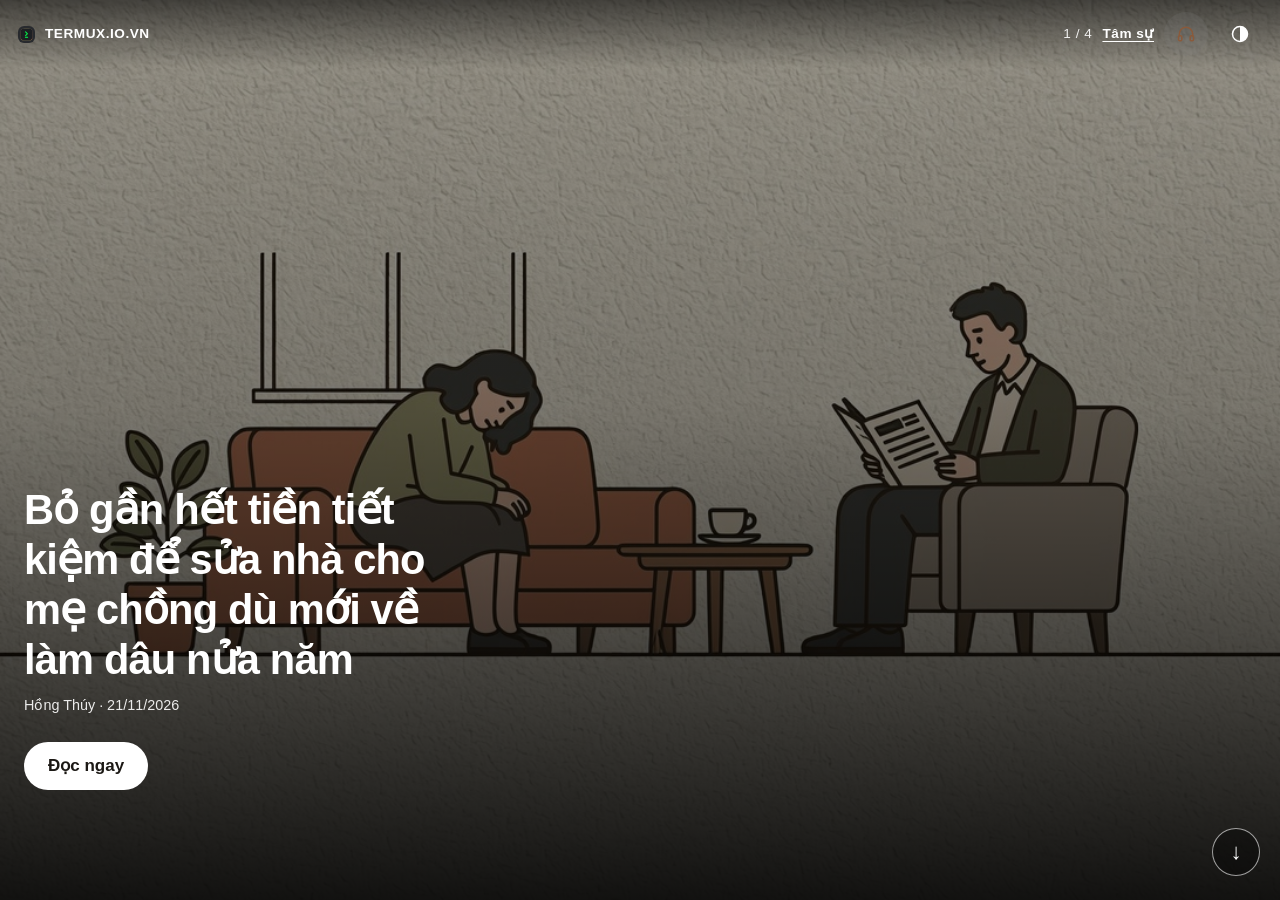
==== index.html @ 453e8b74 "fix: preserve listen gesture semantics and add SPA browser check" ====
<!doctype html>
<html lang="vi">
<head>
<meta charset="utf-8">
<script>
try { var t = localStorage.getItem('blog-theme'); document.documentElement.dataset.theme = (t === 'light' || t === 'dark' || t === 'auto') ? t : 'auto'; }
catch (error) { document.documentElement.dataset.theme = 'auto'; }
</script>
<meta name="viewport" content="width=device-width, initial-scale=1">
<meta name="description" content="Đọc truyện tâm sự đời thường của người Việt — tình yêu, hôn nhân, gia đình — dưới dạng thẻ dễ đọc trên điện thoại.">
<link rel="icon" href="favicon.ico">
<link rel="icon" href="assets/logo.png?v=603dcc56" type="image/png">
<meta property="og:image" content="https://termux.io.vn/assets/logo.png">
<title>Truyện</title>
<link rel="stylesheet" href="assets/style.css?v=603dcc56">
</head>
<body class="home-picker">

<main>
  <h1 class="sr-only">Truyện</h1>
  <div class="feed-topbar">
    <div class="feed-left"><img class="brand-mark" src="assets/logo.png?v=603dcc56" alt=""><span class="feed-brand">Termux.io.vn</span></div>
    <div class="feed-right"><span class="feed-count">1 / 4</span><a class="feed-link" href="tam-su/">Tâm sự</a>
<button class="listen-toggle" type="button" aria-label="Chế độ: Nghe" aria-pressed="false">
  <svg class="listen-icon" viewBox="0 0 24 24" fill="none" stroke="currentColor" stroke-width="1.8" stroke-linecap="round" stroke-linejoin="round" aria-hidden="true"><path d="M4 14v-2a8 8 0 0 1 16 0v2"/><rect x="3" y="14" width="4" height="6" rx="1.5"/><rect x="17" y="14" width="4" height="6" rx="1.5"/></svg>
</button>
<button class="theme-toggle" type="button" aria-label="Chế độ: Tự động">
  <svg class="theme-icon" data-mode="light" viewBox="0 0 24 24" fill="none" stroke="currentColor" stroke-width="1.8" stroke-linecap="round" aria-hidden="true"><circle cx="12" cy="12" r="4"/><path d="M12 2v2M12 20v2M2 12h2M20 12h2M4.9 4.9l1.4 1.4M17.7 17.7l1.4 1.4M19.1 4.9l-1.4 1.4M6.3 17.7l-1.4 1.4"/></svg>
  <svg class="theme-icon" data-mode="dark" viewBox="0 0 24 24" fill="none" stroke="currentColor" stroke-width="1.8" stroke-linecap="round" stroke-linejoin="round" aria-hidden="true"><path d="M20 15.5A8.5 8.5 0 0 1 8.5 4a8.5 8.5 0 1 0 11.5 11.5z"/></svg>
  <svg class="theme-icon" data-mode="auto" viewBox="0 0 24 24" fill="none" stroke="currentColor" stroke-width="1.8" aria-hidden="true"><circle cx="12" cy="12" r="9"/><path d="M12 3a9 9 0 0 1 0 18z" fill="currentColor" stroke="none"/></svg>
</button>
    </div>
  </div>
  <div class="cover-feed">
    <section class="cover-slide">
      <img class="cover-image" src="assets/img/bo-gan-het-tien-tiet-kiem-e-sua-nha-cho-me-chong-du-moi-ve-l/2.jpeg" alt="">
      <div class="cover-shade"></div>
      <div class="cover-content">
        <h2 class="cover-title">Bỏ gần hết tiền tiết kiệm để sửa nhà cho mẹ chồng dù mới về làm dâu nửa năm</h2>
        <p class="cover-meta">Hồng Thúy · 21/11/2026</p>
        <a class="cover-read" aria-label="Đọc: Bỏ gần hết tiền tiết kiệm để sửa nhà cho mẹ chồng dù mới về làm dâu nửa năm" href="posts/bo-gan-het-tien-tiet-kiem-e-sua-nha-cho-me-chong-du-moi-ve-l/">Đọc ngay</a>
      </div>
    </section>
    <section class="cover-slide">
      <img class="cover-image" src="assets/img/toi-rung-ong-voi-co-gai-khac-khi-sap-cuoi-nguoi-yeu-17-nam/2.jpeg" alt="">
      <div class="cover-shade"></div>
      <div class="cover-content">
        <h2 class="cover-title">Tôi rung động với cô gái khác khi sắp cưới người yêu 17 năm</h2>
        <p class="cover-meta">Tiến Sơn · 21/11/2026</p>
        <a class="cover-read" aria-label="Đọc: Tôi rung động với cô gái khác khi sắp cưới người yêu 17 năm" href="posts/toi-rung-ong-voi-co-gai-khac-khi-sap-cuoi-nguoi-yeu-17-nam/">Đọc ngay</a>
      </div>
    </section>
    <section class="cover-slide">
      <img class="cover-image" src="assets/img/ngheo-nen-toi-chang-dam-yeu-ai/2.webp" alt="">
      <div class="cover-shade"></div>
      <div class="cover-content">
        <h2 class="cover-title">Nghèo nên tôi chẳng dám yêu ai</h2>
        <p class="cover-meta">Khắc Huấn · 20/11/2026</p>
        <a class="cover-read" aria-label="Đọc: Nghèo nên tôi chẳng dám yêu ai" href="posts/ngheo-nen-toi-chang-dam-yeu-ai/">Đọc ngay</a>
      </div>
    </section>
    <section class="cover-slide">
      <img class="cover-image" src="assets/img/anh-trao-chia-khoa-can-nha-cho-toi-sau-khi-vo-thue-nha-va-la/2.webp" alt="">
      <div class="cover-shade"></div>
      <div class="cover-content">
        <h2 class="cover-title">Anh trao chìa khóa căn nhà cho tôi sau khi &#39;vờ&#39; thuê nhà và làm xe ôm</h2>
        <p class="cover-meta">Hà Thư · 20/11/2026</p>
        <a class="cover-read" aria-label="Đọc: Anh trao chìa khóa căn nhà cho tôi sau khi &#39;vờ&#39; thuê nhà và làm xe ôm" href="posts/anh-trao-chia-khoa-can-nha-cho-toi-sau-khi-vo-thue-nha-va-la/">Đọc ngay</a>
      </div>
    </section>
  </div>
  <button class="feed-next" aria-label="Truyện tiếp" type="button">↓</button>
</main>

<script src="assets/theme.js?v=603dcc56" defer></script>
<script src="assets/reader.js?v=603dcc56" defer></script>
<script src="assets/home.js?v=603dcc56" defer></script>
<script src="assets/app.js?v=603dcc56" defer></script>
</body>
</html>
---- assets/style.css ----
:root {
  color-scheme: light;
  --bg: #fbfaf7;
  --fg: #24211d;
  --muted: #6f685e;
  --line: #e3ded4;
  --accent: #8a5a3b;
  --card: #ffffff;
}

:root[data-theme="dark"] {
  color-scheme: dark;
  --bg: #171613;
  --fg: #ece7de;
  --muted: #a49c90;
  --line: #33302a;
  --accent: #d8a27c;
  --card: #201e1a;
}

@media (prefers-color-scheme: dark) {
  :root[data-theme="auto"],
  :root:not([data-theme]) {
    color-scheme: dark;
    --bg: #171613;
    --fg: #ece7de;
    --muted: #a49c90;
    --line: #33302a;
    --accent: #d8a27c;
    --card: #201e1a;
  }
}

* { box-sizing: border-box; }

body {
  margin: 0;
  background: var(--bg);
  color: var(--fg);
  font-family: -apple-system, BlinkMacSystemFont, "Segoe UI", Roboto,
    "Helvetica Neue", Arial, sans-serif;
  font-size: 17px;
  line-height: 1.75;
}

a { color: var(--accent); text-decoration: none; }
a:hover { text-decoration: underline; }
a:focus-visible { outline: 2px solid var(--accent); outline-offset: 3px; }

.site-header,
main,
.site-footer {
  max-width: 720px;
  margin: 0 auto;
  padding: 0 20px;
}

.site-header {
  display: flex;
  flex-wrap: wrap;
  gap: 12px;
  align-items: baseline;
  justify-content: space-between;
  padding-top: 28px;
  padding-bottom: 20px;
  border-bottom: 1px solid var(--line);
}

.site-title {
  font-size: 1.3rem;
  font-weight: 700;
  letter-spacing: -0.02em;
  color: var(--fg);
}

.site-nav { display: flex; gap: 18px; font-size: 0.95rem; }

main { padding-top: 36px; padding-bottom: 64px; min-height: 60vh; }

.page-title {
  font-size: 1.8rem;
  line-height: 1.25;
  margin: 0 0 28px;
  letter-spacing: -0.02em;
}

.story-list { display: grid; gap: 24px; }

.story-card {
  background: var(--card);
  border: 1px solid var(--line);
  border-radius: 12px;
  padding: 18px;
}

.story-cover-link { display: block; margin-bottom: 14px; }

img {
  max-width: 100%;
  height: auto;
  display: block;
  border-radius: 8px;
}

.story-cover { width: 100%; }

.story-title { font-size: 1.3rem; line-height: 1.4; margin: 0 0 6px; }
.story-title a { color: var(--fg); }

.story-meta { color: var(--muted); font-size: 0.9rem; margin: 0; }

.story > .story-title { font-size: 2rem; line-height: 1.25; margin-bottom: 10px; }
.story > .story-meta { margin-bottom: 24px; }
.story > .story-cover { margin-bottom: 28px; }

.part { margin: 0 0 32px; }
.part-image { width: 100%; margin: 0 0 14px; }
.part-text { margin: 0; font-size: 1.08rem; }

.story-source { font-size: 0.9rem; color: var(--muted); margin-top: 40px; }
.back-link { margin-top: 32px; font-size: 0.95rem; }

.empty-state { color: var(--muted); }

/* Card reader — no JS: cards stay a readable vertical stack. */
.reader-deck { margin: 24px 0; }
.reader-card {
  background: var(--card);
  border: 1px solid var(--line);
  border-radius: 14px;
  padding: 12px;
  margin-bottom: 18px;
}
.card-media { display: flex; align-items: center; justify-content: center; }
.card-media img { width: 100%; }
.card-body { padding: 24px 22px 12px; }
.card-text { margin: 0 auto; max-width: 62ch; text-align: left; line-height: 1.8; }
.sentence { display: block; margin: 0 0 0.6em; border-left: 3px solid transparent; }
.sentence.playing { background: rgba(127, 127, 127, 0.16); border-left-color: var(--accent); }
.reader-dots { display: none; }

/* Enhanced by assets/reader.js */
.reader-deck.reader-ready {
  position: relative;
  height: calc(100dvh - 190px);
  min-height: 400px;
  margin: 16px 0;
  overflow: hidden;
  touch-action: pan-y;
}
.reader-deck.reader-ready .reader-track {
  display: flex;
  width: 100%;
  height: 100%;
  transition: transform 260ms cubic-bezier(0.22, 0.61, 0.36, 1);
}
.reader-deck.reader-ready .reader-card {
  flex: 0 0 100%;
  height: 100%;
  display: flex;
  flex-direction: column;
  margin: 0;
  overflow: hidden;
}
.reader-deck.reader-ready .card-media {
  flex: 0 0 46%;
  overflow: hidden;
  border-radius: 10px;
  background: var(--line);
}
.reader-deck.reader-ready .card-media:empty { display: none; }
.reader-deck.reader-ready .card-media img {
  max-height: 100%;
  width: auto;
  object-fit: contain;
}
.reader-deck.reader-ready .card-body {
  flex: 1;
  min-height: 0;
  overflow-y: auto;
  -webkit-overflow-scrolling: touch;
  touch-action: pan-y; /* own scroll container: needs pan-y or it eats horizontal swipes */
  padding: 24px 22px 120px;
}
.reader-deck.reader-ready .reader-dots {
  position: absolute;
  left: 0;
  right: 0;
  bottom: 12px;
  z-index: 2;
  display: flex;
  flex-wrap: nowrap;
  justify-content: center;
  align-items: center;
  gap: 2px;
  padding: 8px 12px;
  background: linear-gradient(to top, rgba(0, 0, 0, 0.45), rgba(0, 0, 0, 0));
  touch-action: manipulation;
}
.reader-dots .reader-dot {
  position: relative;
  width: 24px;
  height: 24px;
  min-width: 24px;
  min-height: 24px;
  padding: 0;
  border: 0;
  background: transparent;
}
.reader-dots .reader-dot::after {
  content: "";
  position: absolute;
  top: 50%;
  left: 50%;
  transform: translate(-50%, -50%);
  width: 8px;
  height: 8px;
  border-radius: 50%;
  background: var(--muted);
  box-shadow: 0 0 0 1px rgba(255, 255, 255, 0.35);
}
.reader-dots .reader-dot[aria-current="true"]::after { background: var(--accent); }
.reader-dots .reader-dot:focus-visible { outline: 2px solid #fff; outline-offset: 1px; border-radius: 50%; }

.reader-next-post {
  position: sticky;
  bottom: 0;
  z-index: 3;
  display: flex;
  align-items: center;
  gap: 12px;
  min-height: 64px;
  padding: 10px 18px calc(10px + env(safe-area-inset-bottom));
  background: var(--card);
  border-top: 1px solid var(--line);
  color: var(--fg);
  text-decoration: none;
}
.next-post-label {
  flex: 0 0 auto;
  font-size: 0.75rem;
  color: var(--muted);
  text-transform: uppercase;
  letter-spacing: 0.06em;
}
.next-post-title {
  flex: 1;
  min-width: 0;
  overflow: hidden;
  text-overflow: ellipsis;
  white-space: nowrap;
  font-weight: 600;
}
.next-post-arrow { font-size: 1.2rem; color: var(--accent); }
.reader-next-post:focus-visible { outline: 2px solid var(--accent); outline-offset: -3px; }

@media (min-width: 720px) {
  .reader-deck.reader-ready {
    height: min(80vh, 760px);
    max-width: 720px;
    margin-left: auto;
    margin-right: auto;
  }
}

@media (prefers-reduced-motion: reduce) {
  .reader-deck.reader-ready .reader-track { transition: none; }
}

/* Full-page reader on phones */
.reader-topbar { display: none; }
.reader-top-title { margin: 0; font-size: 1rem; }

body.reader-fullscreen {
  overflow: hidden;
  overscroll-behavior: none;
}
body.reader-fullscreen main { max-width: none; min-height: 0; padding: 0; }
body.reader-fullscreen .site-header,
body.reader-fullscreen .site-footer,
body.reader-fullscreen .story > .story-title,
body.reader-fullscreen .story > .story-meta,
body.reader-fullscreen .story > .story-source,
body.reader-fullscreen .back-link { display: none; }
body.reader-fullscreen .story {
  height: 100vh;
  height: 100dvh;
  min-height: 0;
  display: flex;
  flex-direction: column;
  padding: 0;
  margin: 0;
}
body.reader-fullscreen .reader-topbar {
  display: flex;
  align-items: center;
  gap: 10px;
  min-height: 56px;
  padding: env(safe-area-inset-top) 12px 4px;
  border-bottom: 1px solid var(--line);
}
body.reader-fullscreen .reader-back {
  flex: 0 0 44px;
  height: 44px;
  display: flex;
  align-items: center;
  justify-content: center;
  font-size: 1.4rem;
  touch-action: manipulation;
  -webkit-touch-callout: none;
}
body.reader-fullscreen .reader-top-title {
  flex: 1;
  min-width: 0;
  overflow: hidden;
  text-overflow: ellipsis;
  white-space: nowrap;
  font-weight: 600;
}
body.reader-fullscreen .reader-top-count {
  flex: 0 0 auto;
  color: var(--muted);
  font-size: 0.9rem;
}
body.reader-fullscreen .reader-deck.reader-ready {
  flex: 1;
  height: auto;
  min-height: 0;
  margin: 0;
}
body.reader-fullscreen .reader-next-post {
  width: 100%;
  touch-action: manipulation;
  -webkit-touch-callout: none;
}
body.reader-fullscreen .card-media img { -webkit-touch-callout: none; }
body.reader-fullscreen .reader-deck.is-swiping,
body.reader-fullscreen .reader-deck.is-swiping .card-text {
  user-select: none;
  -webkit-user-select: none;
}

/* Image skeletons and scroll hint */
@keyframes skeleton-shimmer {
  from { background-position: -180% 0; }
  to { background-position: 180% 0; }
}
.cover-slide.skeleton,
.reader-card.skeleton .card-media {
  background-image: linear-gradient(100deg, var(--line) 25%, var(--card) 45%, var(--line) 65%);
  background-size: 220% 100%;
  animation: skeleton-shimmer 1.4s linear infinite;
}
.cover-image, .card-image { transition: opacity 220ms ease; }
.skeleton .cover-image, .skeleton .card-image { opacity: 0; }
.reader-deck.reader-ready .reader-card { position: relative; }
.scroll-hint { display: none; }
.reader-card.hint-visible .scroll-hint {
  display: flex;
  align-items: center;
  justify-content: center;
  position: absolute;
  right: 16px;
  bottom: 68px;
  z-index: 2;
  width: 32px;
  height: 32px;
  border-radius: 50%;
  background: rgba(0, 0, 0, 0.55);
  color: #fff;
  font-size: 1rem;
  pointer-events: none;
}
@media (prefers-reduced-motion: reduce) {
  .cover-slide.skeleton,
  .reader-card.skeleton .card-media { animation: none; }
  .cover-image, .card-image { transition: none; }
}

/* Home cover feed */
body.home-picker main { max-width: none; padding: 0; }
.sr-only {
  position: absolute;
  width: 1px;
  height: 1px;
  padding: 0;
  margin: -1px;
  overflow: hidden;
  clip: rect(0, 0, 0, 0);
  white-space: nowrap;
  border: 0;
}
body.home-picker .empty-state { padding: 24px 20px; }

.feed-topbar {
  position: fixed;
  top: 0;
  left: 0;
  right: 0;
  z-index: 3;
  display: flex;
  align-items: center;
  justify-content: space-between;
  padding: calc(12px + env(safe-area-inset-top)) 18px 12px;
  background: linear-gradient(to bottom, rgba(0, 0, 0, 0.55), transparent);
  color: #fff;
  font-size: 0.85rem;
  letter-spacing: 0.04em;
}
.feed-brand { font-weight: 700; text-transform: uppercase; }
.feed-count { display: none; opacity: 0.9; }
body.home-picker:has(.cover-feed.feed-ready) .feed-count { display: block; }

.cover-feed { display: block; }
.cover-feed.feed-ready {
  height: 100vh;
  height: 100dvh;
  overflow-y: auto;
  overscroll-behavior-y: contain;
  -webkit-overflow-scrolling: touch;
  touch-action: pan-y;
  scroll-snap-type: y mandatory;
}
.cover-slide {
  position: relative;
  min-height: 100vh;
  min-height: 100dvh;
  overflow: hidden;
  background: var(--line);
}
.feed-ready .cover-slide {
  height: 100vh;
  height: 100dvh;
  scroll-snap-align: start;
}
.cover-image {
  position: absolute;
  inset: 0;
  width: 100%;
  height: 100%;
  object-fit: cover;
  border-radius: 0;
}
.cover-shade {
  position: absolute;
  inset: 0;
  background:
    linear-gradient(to top, rgba(0, 0, 0, 0.9), rgba(0, 0, 0, 0.35) 55%, rgba(0, 0, 0, 0.2)),
    rgba(0, 0, 0, 0.25);
}
.cover-content {
  position: absolute;
  left: 0;
  right: 0;
  bottom: 0;
  padding: 32px 24px calc(110px + env(safe-area-inset-bottom));
  color: #fff;
}
.cover-title {
  margin: 0 0 8px;
  font-size: clamp(1.6rem, 6vw, 2.6rem);
  line-height: 1.2;
  letter-spacing: -0.02em;
  max-width: 18ch;
}
.cover-meta { margin: 0 0 24px; font-size: 0.9rem; opacity: 0.9; }
.cover-read {
  display: inline-flex;
  align-items: center;
  justify-content: center;
  min-height: 48px;
  padding: 0 24px;
  border-radius: 999px;
  background: #fff;
  color: #1b1814;
  font-weight: 700;
  text-decoration: none;
  touch-action: manipulation;
}
.cover-read:focus-visible { outline: 3px solid var(--accent); outline-offset: 3px; }
.feed-next { display: none; }
body.home-picker:has(.cover-feed.feed-ready) .feed-next {
  display: block;
  position: fixed;
  right: 20px;
  bottom: calc(24px + env(safe-area-inset-bottom));
  z-index: 4;
  width: 48px;
  height: 48px;
  border: 1px solid rgba(255, 255, 255, 0.6);
  border-radius: 50%;
  background: rgba(0, 0, 0, 0.35);
  color: #fff;
  font-size: 1.4rem;
  cursor: pointer;
  touch-action: manipulation;
}
.feed-next:disabled { opacity: 0.3; cursor: default; }

.site-footer {
  border-top: 1px solid var(--line);
  padding-top: 20px;
  padding-bottom: 32px;
  color: var(--muted);
  font-size: 0.85rem;
}

@media (max-width: 480px) {
  body { font-size: 16px; }
  .site-header { padding-top: 20px; }
  .story > .story-title { font-size: 1.6rem; }
}

/* Theme toggle */
.theme-toggle,
.listen-toggle {
  flex: 0 0 44px;
  width: 44px;
  height: 44px;
  display: flex;
  align-items: center;
  justify-content: center;
  padding: 0;
  border: 0;
  border-radius: 50%;
  background: transparent;
  color: inherit;
  cursor: pointer;
  touch-action: manipulation;
  -webkit-touch-callout: none;
}
.theme-toggle:focus-visible { outline: 2px solid currentColor; outline-offset: -4px; }
.listen-toggle:focus-visible { outline: 2px solid currentColor; outline-offset: -4px; }
.listen-toggle.listen-on,
.listen-toggle[aria-pressed="true"] { background: rgba(127, 127, 127, 0.18); color: var(--accent); }
.listen-icon { width: 20px; height: 20px; }
.theme-icon { display: none; width: 20px; height: 20px; }
:root[data-theme="light"] .theme-icon[data-mode="light"],
:root[data-theme="dark"] .theme-icon[data-mode="dark"],
:root:not([data-theme="light"]):not([data-theme="dark"]) .theme-icon[data-mode="auto"] {
  display: block;
}

/* Desktop post pages have no reader top bar: keep the theme and listen toggles reachable */
@media (min-width: 720px) {
  .reader-topbar {
    display: flex;
    justify-content: flex-end;
    min-height: 0;
    padding: 0;
  }
  .reader-topbar > :not(.theme-toggle):not(.listen-toggle) { display: none; }
}

/* Topic index page */
.feed-left, .feed-right { display: flex; align-items: center; gap: 10px; }
.feed-link { color: #fff; font-weight: 600; text-decoration: underline; text-underline-offset: 3px; }
.brand-mark { display: inline-block; vertical-align: middle; width: 1.25em; height: 1.25em; border-radius: 6px; }
.topic-title { font-size: 1.25rem; margin: 40px 0 16px; letter-spacing: -0.01em; }
.page-intro { color: var(--muted); margin: -12px 0 8px; }
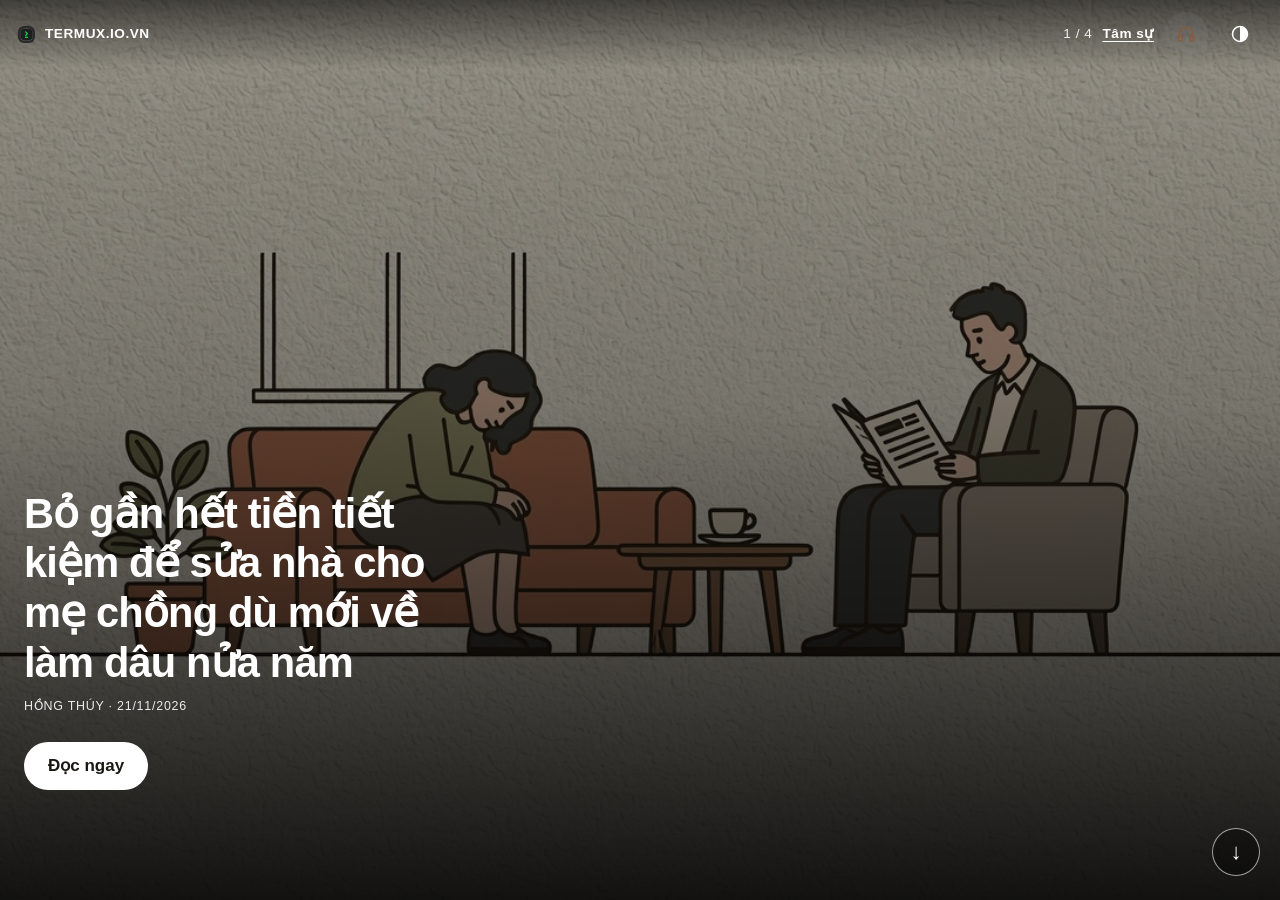
==== commit 1712c3c8: "feat: shell mini player and editorial reading styles" ====
--- a/index.html
+++ b/index.html
@@ -9,17 +9,17 @@
 <meta name="viewport" content="width=device-width, initial-scale=1">
 <meta name="description" content="Đọc truyện tâm sự đời thường của người Việt — tình yêu, hôn nhân, gia đình — dưới dạng thẻ dễ đọc trên điện thoại.">
 <link rel="icon" href="favicon.ico">
-<link rel="icon" href="assets/logo.png?v=603dcc56" type="image/png">
+<link rel="icon" href="assets/logo.png?v=29e0cc5b" type="image/png">
 <meta property="og:image" content="https://termux.io.vn/assets/logo.png">
 <title>Truyện</title>
-<link rel="stylesheet" href="assets/style.css?v=603dcc56">
+<link rel="stylesheet" href="assets/style.css?v=29e0cc5b">
 </head>
 <body class="home-picker">
 
 <main>
   <h1 class="sr-only">Truyện</h1>
   <div class="feed-topbar">
-    <div class="feed-left"><img class="brand-mark" src="assets/logo.png?v=603dcc56" alt=""><span class="feed-brand">Termux.io.vn</span></div>
+    <div class="feed-left"><img class="brand-mark" src="assets/logo.png?v=29e0cc5b" alt=""><span class="feed-brand">Termux.io.vn</span></div>
     <div class="feed-right"><span class="feed-count">1 / 4</span><a class="feed-link" href="tam-su/">Tâm sự</a>
 <button class="listen-toggle" type="button" aria-label="Chế độ: Nghe" aria-pressed="false">
   <svg class="listen-icon" viewBox="0 0 24 24" fill="none" stroke="currentColor" stroke-width="1.8" stroke-linecap="round" stroke-linejoin="round" aria-hidden="true"><path d="M4 14v-2a8 8 0 0 1 16 0v2"/><rect x="3" y="14" width="4" height="6" rx="1.5"/><rect x="17" y="14" width="4" height="6" rx="1.5"/></svg>
@@ -72,9 +72,20 @@
   <button class="feed-next" aria-label="Truyện tiếp" type="button">↓</button>
 </main>
 
-<script src="assets/theme.js?v=603dcc56" defer></script>
-<script src="assets/reader.js?v=603dcc56" defer></script>
-<script src="assets/home.js?v=603dcc56" defer></script>
-<script src="assets/app.js?v=603dcc56" defer></script>
+<div class="mini-player" hidden>
+  <div class="mini-player-info">
+    <span class="mini-player-title"></span>
+    <span class="mini-player-progress"></span>
+  </div>
+  <div class="mini-player-track"><span class="mini-player-fill"></span></div>
+  <button class="mini-player-toggle" type="button" aria-label="Tạm dừng">
+    <svg class="mini-icon mini-pause" viewBox="0 0 24 24" aria-hidden="true"><path d="M8 5v14M16 5v14" stroke="currentColor" stroke-width="2.4" stroke-linecap="round"/></svg>
+    <svg class="mini-icon mini-play" viewBox="0 0 24 24" aria-hidden="true"><path d="M8 5l11 7-11 7z" fill="currentColor"/></svg>
+  </button>
+</div>
+<script src="assets/theme.js?v=29e0cc5b" defer></script>
+<script src="assets/reader.js?v=29e0cc5b" defer></script>
+<script src="assets/home.js?v=29e0cc5b" defer></script>
+<script src="assets/app.js?v=29e0cc5b" defer></script>
 </body>
 </html>
--- a/assets/style.css
+++ b/assets/style.css
@@ -558,3 +558,86 @@
 .brand-mark { display: inline-block; vertical-align: middle; width: 1.25em; height: 1.25em; border-radius: 6px; }
 .topic-title { font-size: 1.25rem; margin: 40px 0 16px; letter-spacing: -0.01em; }
 .page-intro { color: var(--muted); margin: -12px 0 8px; }
+
+/* Reading UI refresh — system serif body, editorial labels */
+.card-text { font-family: Georgia, "Times New Roman", serif; }
+.cover-meta {
+  font-size: 0.78rem;
+  text-transform: uppercase;
+  letter-spacing: 0.06em;
+}
+
+/* Persistent mini player (lives in the shell, survives SPA swaps) */
+.mini-player[hidden] { display: none; }
+.mini-player {
+  position: fixed;
+  left: 0;
+  right: 0;
+  bottom: 0;
+  z-index: 6;
+  background: var(--card);
+  border-top: 1px solid var(--line);
+  box-shadow: 0 -6px 20px rgba(0, 0, 0, 0.12);
+}
+.mini-player-info {
+  max-width: 720px;
+  margin: 0 auto;
+  display: flex;
+  align-items: center;
+  gap: 12px;
+  min-height: 48px;
+  padding: 4px 64px 4px 16px;
+}
+.mini-player-title {
+  flex: 1;
+  min-width: 0;
+  overflow: hidden;
+  text-overflow: ellipsis;
+  white-space: nowrap;
+  font-size: 0.9rem;
+  font-weight: 600;
+}
+.mini-player-progress {
+  flex: 0 0 auto;
+  color: var(--muted);
+  font-size: 0.75rem;
+  font-variant-numeric: tabular-nums;
+}
+.mini-player-track {
+  height: 3px;
+  background: var(--line);
+}
+.mini-player-fill {
+  display: block;
+  height: 100%;
+  width: 0;
+  background: var(--accent);
+  transition: width 200ms ease;
+}
+.mini-player-toggle {
+  position: absolute;
+  right: 8px;
+  bottom: calc(4px + env(safe-area-inset-bottom));
+  width: 44px;
+  height: 44px;
+  display: flex;
+  align-items: center;
+  justify-content: center;
+  padding: 0;
+  border: 0;
+  border-radius: 50%;
+  background: transparent;
+  color: var(--fg);
+  cursor: pointer;
+  touch-action: manipulation;
+}
+.mini-player-toggle:focus-visible { outline: 2px solid var(--accent); outline-offset: -4px; }
+.mini-icon { width: 20px; height: 20px; }
+.mini-play, .mini-player[data-playing="false"] .mini-pause { display: none; }
+.mini-player[data-playing="false"] .mini-play { display: block; }
+body.has-mini-player .reader-dots { bottom: calc(70px + env(safe-area-inset-bottom)); }
+body.has-mini-player .reader-next-post { bottom: calc(58px + env(safe-area-inset-bottom)); }
+body.has-mini-player .feed-next { bottom: calc(80px + env(safe-area-inset-bottom)); }
+@media (prefers-reduced-motion: reduce) {
+  .mini-player-fill { transition: none; }
+}
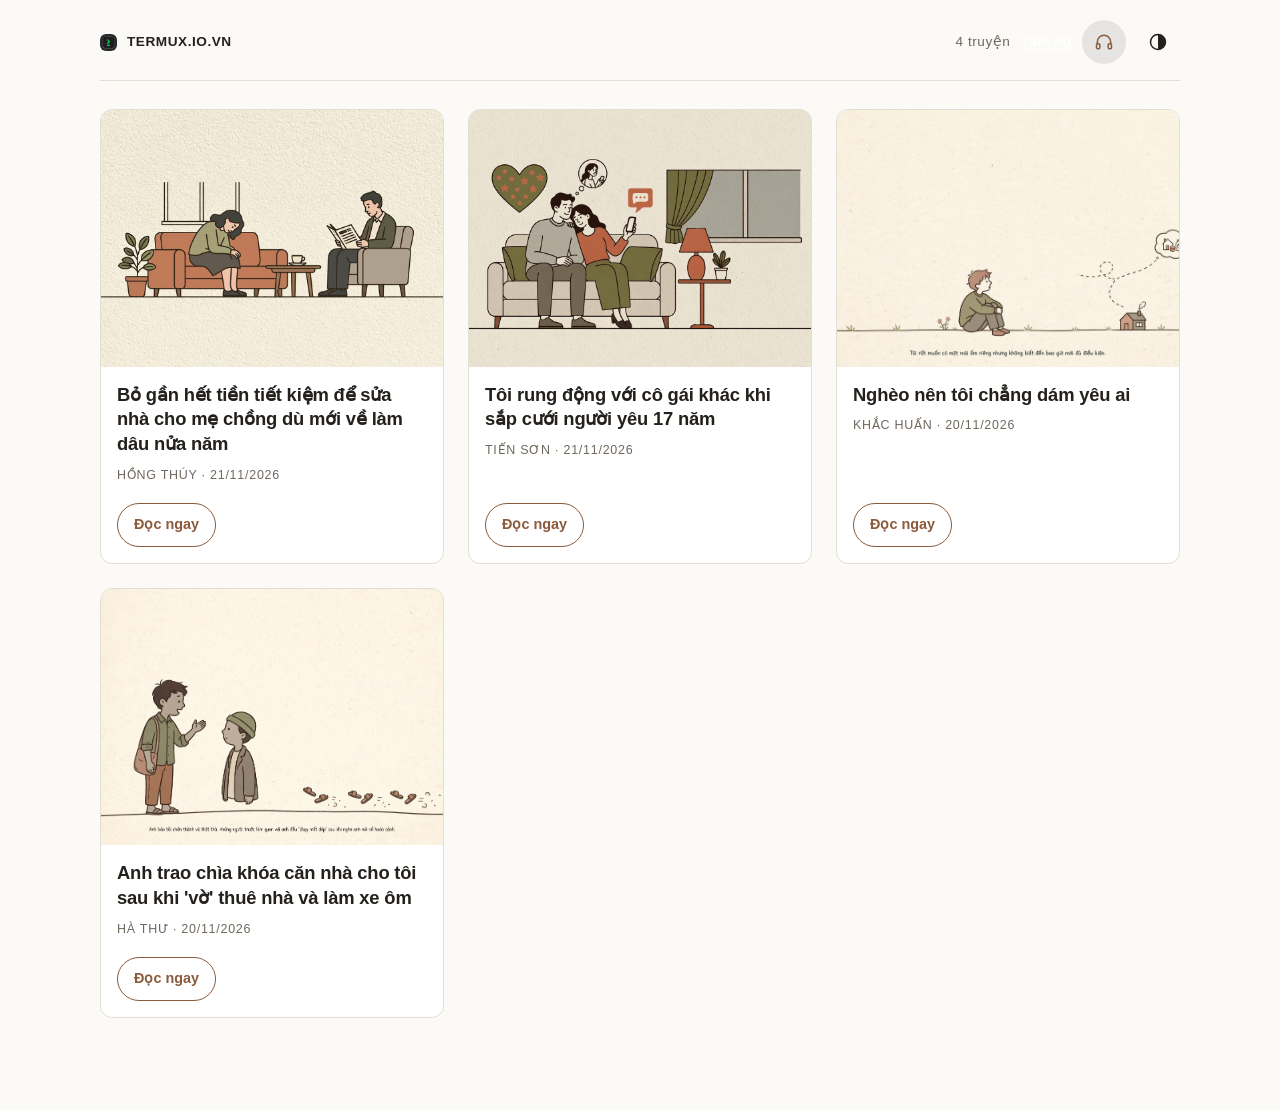
==== commit cd1945f7: "feat: editorial cover grid on the home page" ====
--- a/index.html
+++ b/index.html
@@ -9,17 +9,17 @@
 <meta name="viewport" content="width=device-width, initial-scale=1">
 <meta name="description" content="Đọc truyện tâm sự đời thường của người Việt — tình yêu, hôn nhân, gia đình — dưới dạng thẻ dễ đọc trên điện thoại.">
 <link rel="icon" href="favicon.ico">
-<link rel="icon" href="assets/logo.png?v=29e0cc5b" type="image/png">
+<link rel="icon" href="assets/logo.png?v=f8561163" type="image/png">
 <meta property="og:image" content="https://termux.io.vn/assets/logo.png">
 <title>Truyện</title>
-<link rel="stylesheet" href="assets/style.css?v=29e0cc5b">
+<link rel="stylesheet" href="assets/style.css?v=f8561163">
 </head>
 <body class="home-picker">
 
 <main>
   <h1 class="sr-only">Truyện</h1>
   <div class="feed-topbar">
-    <div class="feed-left"><img class="brand-mark" src="assets/logo.png?v=29e0cc5b" alt=""><span class="feed-brand">Termux.io.vn</span></div>
+    <div class="feed-left"><img class="brand-mark" src="assets/logo.png?v=f8561163" alt=""><span class="feed-brand">Termux.io.vn</span></div>
     <div class="feed-right"><span class="feed-count">1 / 4</span><a class="feed-link" href="tam-su/">Tâm sự</a>
 <button class="listen-toggle" type="button" aria-label="Chế độ: Nghe" aria-pressed="false">
   <svg class="listen-icon" viewBox="0 0 24 24" fill="none" stroke="currentColor" stroke-width="1.8" stroke-linecap="round" stroke-linejoin="round" aria-hidden="true"><path d="M4 14v-2a8 8 0 0 1 16 0v2"/><rect x="3" y="14" width="4" height="6" rx="1.5"/><rect x="17" y="14" width="4" height="6" rx="1.5"/></svg>
@@ -83,9 +83,9 @@
     <svg class="mini-icon mini-play" viewBox="0 0 24 24" aria-hidden="true"><path d="M8 5l11 7-11 7z" fill="currentColor"/></svg>
   </button>
 </div>
-<script src="assets/theme.js?v=29e0cc5b" defer></script>
-<script src="assets/reader.js?v=29e0cc5b" defer></script>
-<script src="assets/home.js?v=29e0cc5b" defer></script>
-<script src="assets/app.js?v=29e0cc5b" defer></script>
+<script src="assets/theme.js?v=f8561163" defer></script>
+<script src="assets/reader.js?v=f8561163" defer></script>
+<script src="assets/home.js?v=f8561163" defer></script>
+<script src="assets/app.js?v=f8561163" defer></script>
 </body>
 </html>
--- a/assets/style.css
+++ b/assets/style.css
@@ -377,8 +377,8 @@
   .cover-image, .card-image { transition: none; }
 }
 
-/* Home cover feed */
-body.home-picker main { max-width: none; padding: 0; }
+/* Editorial cover grid home */
+body.home-picker main { max-width: 1120px; margin: 0 auto; padding: 0 20px 64px; }
 .sr-only {
   position: absolute;
   width: 1px;
@@ -393,109 +393,76 @@
 body.home-picker .empty-state { padding: 24px 20px; }
 
 .feed-topbar {
-  position: fixed;
-  top: 0;
-  left: 0;
-  right: 0;
-  z-index: 3;
   display: flex;
   align-items: center;
   justify-content: space-between;
-  padding: calc(12px + env(safe-area-inset-top)) 18px 12px;
-  background: linear-gradient(to bottom, rgba(0, 0, 0, 0.55), transparent);
-  color: #fff;
+  gap: 12px;
+  padding: 20px 0 16px;
+  border-bottom: 1px solid var(--line);
+  color: var(--fg);
   font-size: 0.85rem;
   letter-spacing: 0.04em;
 }
 .feed-brand { font-weight: 700; text-transform: uppercase; }
-.feed-count { display: none; opacity: 0.9; }
-body.home-picker:has(.cover-feed.feed-ready) .feed-count { display: block; }
-
-.cover-feed { display: block; }
-.cover-feed.feed-ready {
-  height: 100vh;
-  height: 100dvh;
-  overflow-y: auto;
-  overscroll-behavior-y: contain;
-  -webkit-overflow-scrolling: touch;
-  touch-action: pan-y;
-  scroll-snap-type: y mandatory;
+.feed-count { display: block; color: var(--muted); opacity: 1; }
+.feed-left, .feed-right { display: flex; align-items: center; gap: 10px; }
+
+.cover-feed {
+  display: grid;
+  grid-template-columns: repeat(auto-fill, minmax(260px, 1fr));
+  gap: 24px;
+  padding: 28px 0;
 }
 .cover-slide {
-  position: relative;
-  min-height: 100vh;
-  min-height: 100dvh;
-  overflow: hidden;
-  background: var(--line);
-}
-.feed-ready .cover-slide {
-  height: 100vh;
-  height: 100dvh;
-  scroll-snap-align: start;
+  display: flex;
+  flex-direction: column;
+  background: var(--card);
+  border: 1px solid var(--line);
+  border-radius: 12px;
+  overflow: hidden;
 }
 .cover-image {
-  position: absolute;
-  inset: 0;
   width: 100%;
-  height: 100%;
+  aspect-ratio: 4 / 3;
   object-fit: cover;
   border-radius: 0;
 }
-.cover-shade {
-  position: absolute;
-  inset: 0;
-  background:
-    linear-gradient(to top, rgba(0, 0, 0, 0.9), rgba(0, 0, 0, 0.35) 55%, rgba(0, 0, 0, 0.2)),
-    rgba(0, 0, 0, 0.25);
-}
-.cover-content {
-  position: absolute;
-  left: 0;
-  right: 0;
-  bottom: 0;
-  padding: 32px 24px calc(110px + env(safe-area-inset-bottom));
-  color: #fff;
-}
+.cover-shade { display: none; }
+.cover-content { position: static; display: flex; flex-direction: column; flex: 1; padding: 16px; color: var(--fg); }
 .cover-title {
   margin: 0 0 8px;
-  font-size: clamp(1.6rem, 6vw, 2.6rem);
-  line-height: 1.2;
-  letter-spacing: -0.02em;
-  max-width: 18ch;
-}
-.cover-meta { margin: 0 0 24px; font-size: 0.9rem; opacity: 0.9; }
+  font-size: 1.15rem;
+  line-height: 1.35;
+  letter-spacing: -0.01em;
+  max-width: none;
+}
+.cover-meta {
+  margin: 0 0 16px;
+  font-size: 0.78rem;
+  color: var(--muted);
+  text-transform: uppercase;
+  letter-spacing: 0.06em;
+}
 .cover-read {
   display: inline-flex;
   align-items: center;
   justify-content: center;
-  min-height: 48px;
-  padding: 0 24px;
+  align-self: flex-start;
+  margin-top: auto;
+  min-height: 44px;
+  padding: 0 16px;
+  border: 1px solid var(--accent);
   border-radius: 999px;
-  background: #fff;
-  color: #1b1814;
-  font-weight: 700;
+  background: transparent;
+  color: var(--accent);
+  font-size: 0.9rem;
+  font-weight: 600;
   text-decoration: none;
   touch-action: manipulation;
 }
-.cover-read:focus-visible { outline: 3px solid var(--accent); outline-offset: 3px; }
-.feed-next { display: none; }
-body.home-picker:has(.cover-feed.feed-ready) .feed-next {
-  display: block;
-  position: fixed;
-  right: 20px;
-  bottom: calc(24px + env(safe-area-inset-bottom));
-  z-index: 4;
-  width: 48px;
-  height: 48px;
-  border: 1px solid rgba(255, 255, 255, 0.6);
-  border-radius: 50%;
-  background: rgba(0, 0, 0, 0.35);
-  color: #fff;
-  font-size: 1.4rem;
-  cursor: pointer;
-  touch-action: manipulation;
-}
-.feed-next:disabled { opacity: 0.3; cursor: default; }
+.cover-read:hover { background: var(--accent); color: var(--card); text-decoration: none; }
+.cover-read:focus-visible { outline: 2px solid var(--accent); outline-offset: 3px; }
+.feed-next { display: none !important; }
 
 .site-footer {
   border-top: 1px solid var(--line);
@@ -635,9 +602,8 @@
 .mini-icon { width: 20px; height: 20px; }
 .mini-play, .mini-player[data-playing="false"] .mini-pause { display: none; }
 .mini-player[data-playing="false"] .mini-play { display: block; }
-body.has-mini-player .reader-dots { bottom: calc(70px + env(safe-area-inset-bottom)); }
-body.has-mini-player .reader-next-post { bottom: calc(58px + env(safe-area-inset-bottom)); }
-body.has-mini-player .feed-next { bottom: calc(80px + env(safe-area-inset-bottom)); }
+:root.has-mini-player .reader-deck.reader-ready .reader-dots { bottom: calc(70px + env(safe-area-inset-bottom)); }
+:root.has-mini-player .reader-next-post { bottom: calc(58px + env(safe-area-inset-bottom)); }
 @media (prefers-reduced-motion: reduce) {
   .mini-player-fill { transition: none; }
 }
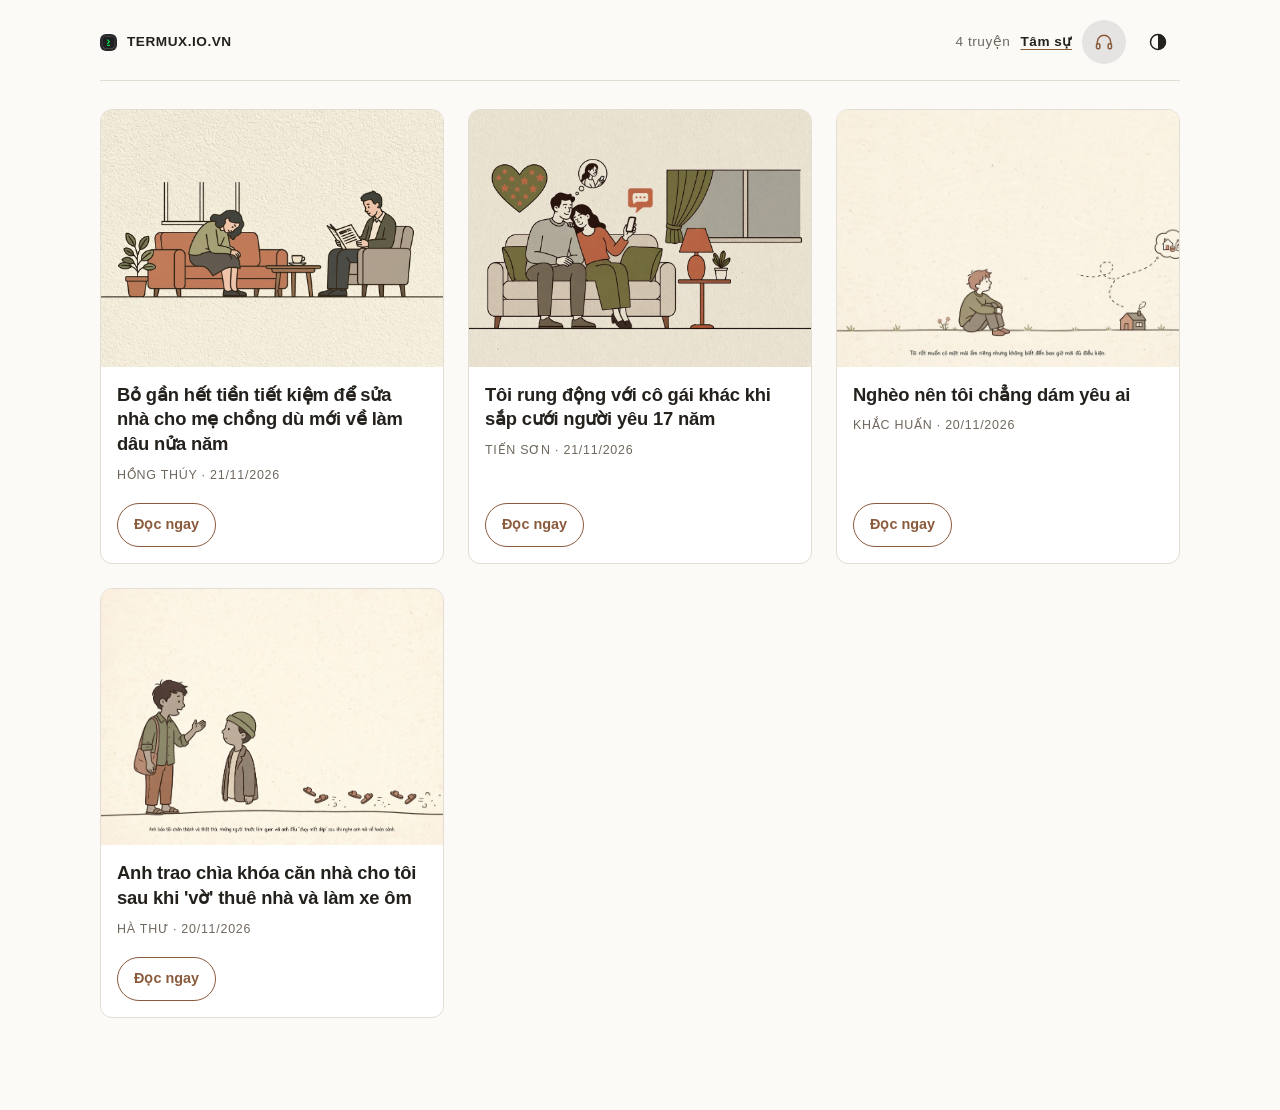
==== commit 82402e88: "fix: darken nav link on paper header" ====
--- a/index.html
+++ b/index.html
@@ -9,17 +9,17 @@
 <meta name="viewport" content="width=device-width, initial-scale=1">
 <meta name="description" content="Đọc truyện tâm sự đời thường của người Việt — tình yêu, hôn nhân, gia đình — dưới dạng thẻ dễ đọc trên điện thoại.">
 <link rel="icon" href="favicon.ico">
-<link rel="icon" href="assets/logo.png?v=f8561163" type="image/png">
+<link rel="icon" href="assets/logo.png?v=c140053f" type="image/png">
 <meta property="og:image" content="https://termux.io.vn/assets/logo.png">
 <title>Truyện</title>
-<link rel="stylesheet" href="assets/style.css?v=f8561163">
+<link rel="stylesheet" href="assets/style.css?v=c140053f">
 </head>
 <body class="home-picker">
 
 <main>
   <h1 class="sr-only">Truyện</h1>
   <div class="feed-topbar">
-    <div class="feed-left"><img class="brand-mark" src="assets/logo.png?v=f8561163" alt=""><span class="feed-brand">Termux.io.vn</span></div>
+    <div class="feed-left"><img class="brand-mark" src="assets/logo.png?v=c140053f" alt=""><span class="feed-brand">Termux.io.vn</span></div>
     <div class="feed-right"><span class="feed-count">1 / 4</span><a class="feed-link" href="tam-su/">Tâm sự</a>
 <button class="listen-toggle" type="button" aria-label="Chế độ: Nghe" aria-pressed="false">
   <svg class="listen-icon" viewBox="0 0 24 24" fill="none" stroke="currentColor" stroke-width="1.8" stroke-linecap="round" stroke-linejoin="round" aria-hidden="true"><path d="M4 14v-2a8 8 0 0 1 16 0v2"/><rect x="3" y="14" width="4" height="6" rx="1.5"/><rect x="17" y="14" width="4" height="6" rx="1.5"/></svg>
@@ -83,9 +83,9 @@
     <svg class="mini-icon mini-play" viewBox="0 0 24 24" aria-hidden="true"><path d="M8 5l11 7-11 7z" fill="currentColor"/></svg>
   </button>
 </div>
-<script src="assets/theme.js?v=f8561163" defer></script>
-<script src="assets/reader.js?v=f8561163" defer></script>
-<script src="assets/home.js?v=f8561163" defer></script>
-<script src="assets/app.js?v=f8561163" defer></script>
+<script src="assets/theme.js?v=c140053f" defer></script>
+<script src="assets/reader.js?v=c140053f" defer></script>
+<script src="assets/home.js?v=c140053f" defer></script>
+<script src="assets/app.js?v=c140053f" defer></script>
 </body>
 </html>
--- a/assets/style.css
+++ b/assets/style.css
@@ -406,6 +406,9 @@
 .feed-brand { font-weight: 700; text-transform: uppercase; }
 .feed-count { display: block; color: var(--muted); opacity: 1; }
 .feed-left, .feed-right { display: flex; align-items: center; gap: 10px; }
+@media (max-width: 480px) {
+  .feed-count { display: none; }
+}
 
 .cover-feed {
   display: grid;
@@ -521,7 +524,7 @@
 
 /* Topic index page */
 .feed-left, .feed-right { display: flex; align-items: center; gap: 10px; }
-.feed-link { color: #fff; font-weight: 600; text-decoration: underline; text-underline-offset: 3px; }
+.feed-link { color: var(--fg); font-weight: 600; text-decoration: underline; text-decoration-color: var(--accent); text-underline-offset: 3px; }
 .brand-mark { display: inline-block; vertical-align: middle; width: 1.25em; height: 1.25em; border-radius: 6px; }
 .topic-title { font-size: 1.25rem; margin: 40px 0 16px; letter-spacing: -0.01em; }
 .page-intro { color: var(--muted); margin: -12px 0 8px; }
